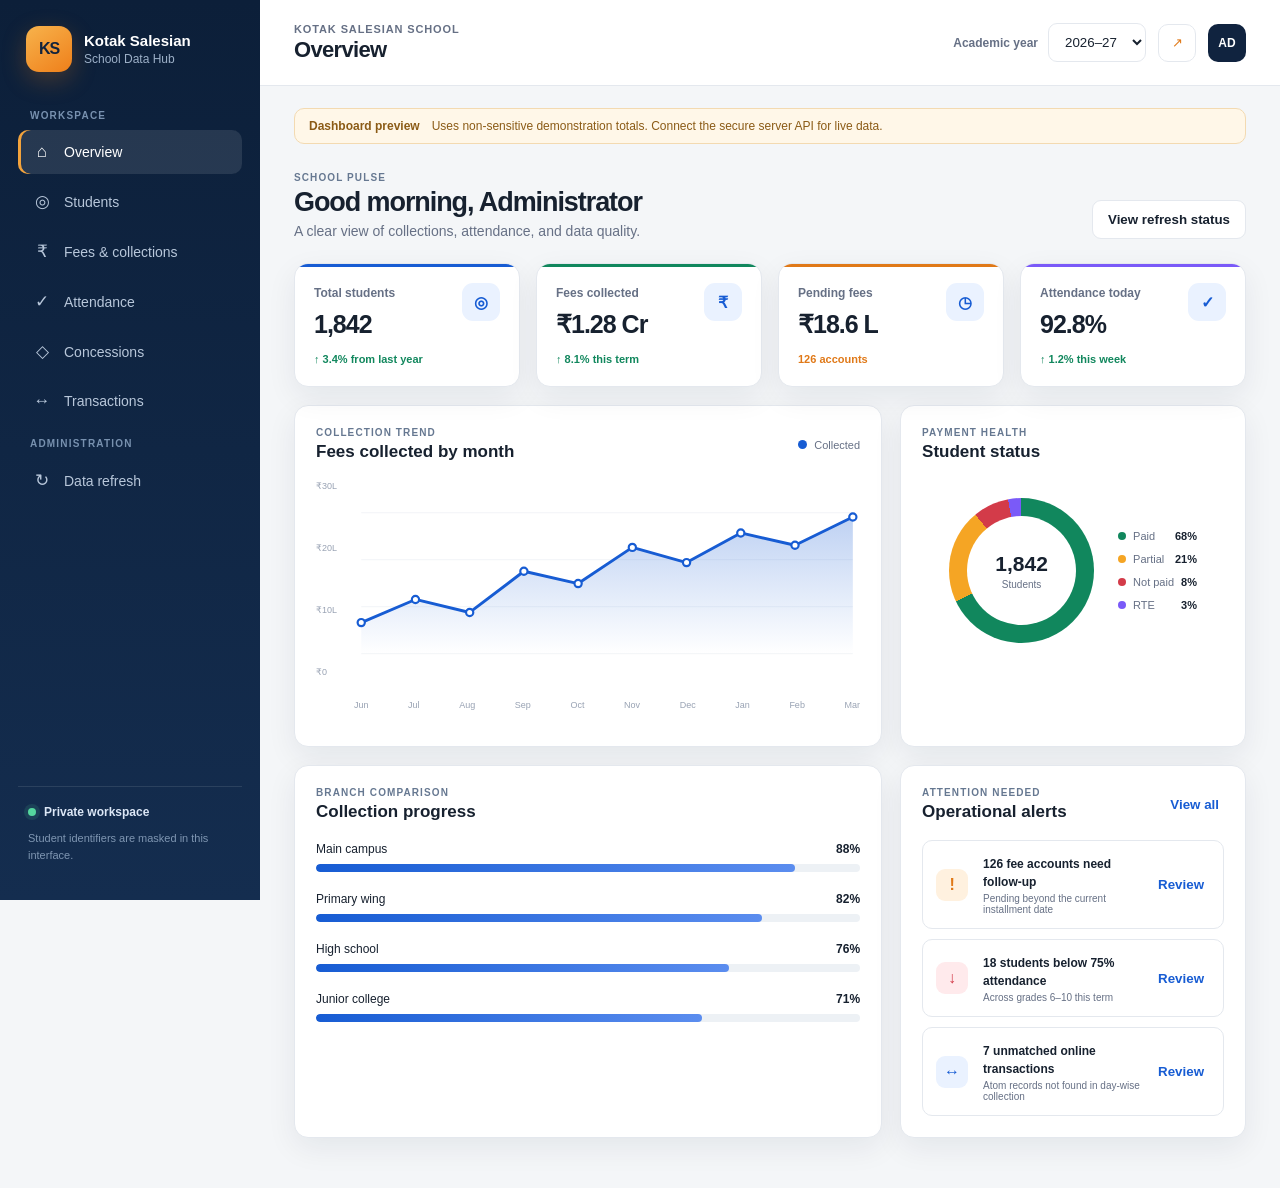
==== public/index.html @ ad6c5602 "Add private dashboard and secure API This commit introduces a private school data dashboard plus a s" ====
<!doctype html>
<html lang="en">
<head>
  <meta charset="utf-8">
  <meta name="viewport" content="width=device-width, initial-scale=1">
  <meta name="description" content="Kotak Salesian School administration and finance dashboard">
  <title>Kotak School Data Hub</title>
  <link rel="stylesheet" href="styles.css">
</head>
<body>
  <div class="app-shell">
    <aside class="sidebar" id="sidebar">
      <div class="brand">
        <div class="brand-mark" aria-hidden="true">KS</div>
        <div><strong>Kotak Salesian</strong><span>School Data Hub</span></div>
      </div>

      <nav class="nav" aria-label="Primary navigation">
        <p class="nav-label">Workspace</p>
        <button class="nav-item active" data-view="overview"><span>⌂</span>Overview</button>
        <button class="nav-item" data-view="students"><span>◎</span>Students</button>
        <button class="nav-item" data-view="fees"><span>₹</span>Fees & collections</button>
        <button class="nav-item" data-view="attendance"><span>✓</span>Attendance</button>
        <button class="nav-item" data-view="concessions"><span>◇</span>Concessions</button>
        <button class="nav-item" data-view="transactions"><span>↔</span>Transactions</button>
        <p class="nav-label">Administration</p>
        <button class="nav-item" data-view="refresh"><span>↻</span>Data refresh</button>
      </nav>

      <div class="sidebar-footer">
        <div class="privacy-badge"><span></span>Private workspace</div>
        <p>Student identifiers are masked in this interface.</p>
      </div>
    </aside>

    <main class="main">
      <header class="topbar">
        <button class="menu-button" id="menuButton" aria-label="Open navigation">☰</button>
        <div class="topbar-title">
          <p>Kotak Salesian School</p>
          <h1 id="pageTitle">Overview</h1>
        </div>
        <div class="topbar-actions">
          <label class="year-select">Academic year
            <select id="yearSelect">
              <option value="2026-27">2026–27</option>
              <option value="2025-26">2025–26</option>
              <option value="2024-25">2024–25</option>
            </select>
          </label>
          <button class="icon-button" id="connectionButton" aria-label="Connect data API" title="Connect data API">↗</button>
          <div class="avatar" title="Administrator">AD</div>
        </div>
      </header>

      <div class="demo-banner" id="dataBanner"><strong id="dataMode">Dashboard preview</strong><span id="dataMessage">Uses non-sensitive demonstration totals. Connect the secure server API for live data.</span></div>

      <section class="view active" id="overview" data-title="Overview">
        <div class="section-heading">
          <div><p class="eyebrow">School pulse</p><h2>Good morning, Administrator</h2><p>A clear view of collections, attendance, and data quality.</p></div>
          <button class="secondary-button" data-view-target="refresh">View refresh status</button>
        </div>

        <div class="metric-grid">
          <article class="metric-card accent-blue"><div class="metric-icon">◎</div><p>Total students</p><h3 data-metric="students">1,842</h3><span class="trend up">↑ 3.4% from last year</span></article>
          <article class="metric-card accent-green"><div class="metric-icon">₹</div><p>Fees collected</p><h3 data-metric="collected">₹1.28 Cr</h3><span class="trend up">↑ 8.1% this term</span></article>
          <article class="metric-card accent-orange"><div class="metric-icon">◷</div><p>Pending fees</p><h3 data-metric="pending">₹18.6 L</h3><span class="trend warn">126 accounts</span></article>
          <article class="metric-card accent-violet"><div class="metric-icon">✓</div><p>Attendance today</p><h3 data-metric="attendance">92.8%</h3><span class="trend up">↑ 1.2% this week</span></article>
        </div>

        <div class="dashboard-grid">
          <article class="panel wide">
            <div class="panel-header"><div><p class="eyebrow">Collection trend</p><h3>Fees collected by month</h3></div><div class="legend"><i></i>Collected</div></div>
            <div class="chart-wrap">
              <div class="y-axis"><span>₹30L</span><span>₹20L</span><span>₹10L</span><span>₹0</span></div>
              <svg class="line-chart" viewBox="0 0 700 250" role="img" aria-label="Fee collections from June to March">
                <defs><linearGradient id="area" x1="0" y1="0" x2="0" y2="1"><stop offset="0" stop-color="#175cd3" stop-opacity=".28"/><stop offset="1" stop-color="#175cd3" stop-opacity="0"/></linearGradient></defs>
                <g class="grid-lines"><line x1="10" y1="25" x2="690" y2="25"/><line x1="10" y1="90" x2="690" y2="90"/><line x1="10" y1="155" x2="690" y2="155"/><line x1="10" y1="220" x2="690" y2="220"/></g>
                <path class="area" d="M10 177 L85 145 L160 163 L235 106 L310 123 L385 73 L460 94 L535 53 L610 70 L690 31 L690 220 L10 220 Z"/>
                <polyline class="line" points="10,177 85,145 160,163 235,106 310,123 385,73 460,94 535,53 610,70 690,31"/>
                <g class="dots"><circle cx="10" cy="177" r="5"/><circle cx="85" cy="145" r="5"/><circle cx="160" cy="163" r="5"/><circle cx="235" cy="106" r="5"/><circle cx="310" cy="123" r="5"/><circle cx="385" cy="73" r="5"/><circle cx="460" cy="94" r="5"/><circle cx="535" cy="53" r="5"/><circle cx="610" cy="70" r="5"/><circle cx="690" cy="31" r="5"/></g>
              </svg>
              <div class="x-axis"><span>Jun</span><span>Jul</span><span>Aug</span><span>Sep</span><span>Oct</span><span>Nov</span><span>Dec</span><span>Jan</span><span>Feb</span><span>Mar</span></div>
            </div>
          </article>

          <article class="panel">
            <div class="panel-header"><div><p class="eyebrow">Payment health</p><h3>Student status</h3></div></div>
            <div class="donut-layout">
              <div class="donut payment-donut"><div><strong>1,842</strong><span>Students</span></div></div>
              <div class="donut-legend"><p><i class="paid"></i>Paid <strong>68%</strong></p><p><i class="partial"></i>Partial <strong>21%</strong></p><p><i class="unpaid"></i>Not paid <strong>8%</strong></p><p><i class="rte"></i>RTE <strong>3%</strong></p></div>
            </div>
          </article>

          <article class="panel">
            <div class="panel-header"><div><p class="eyebrow">Branch comparison</p><h3>Collection progress</h3></div></div>
            <div class="progress-list">
              <div><p><span>Main campus</span><strong>88%</strong></p><div><i style="width:88%"></i></div></div>
              <div><p><span>Primary wing</span><strong>82%</strong></p><div><i style="width:82%"></i></div></div>
              <div><p><span>High school</span><strong>76%</strong></p><div><i style="width:76%"></i></div></div>
              <div><p><span>Junior college</span><strong>71%</strong></p><div><i style="width:71%"></i></div></div>
            </div>
          </article>

          <article class="panel wide">
            <div class="panel-header"><div><p class="eyebrow">Attention needed</p><h3>Operational alerts</h3></div><button class="text-button">View all</button></div>
            <div class="alert-list">
              <div class="alert-item orange"><span>!</span><div><strong>126 fee accounts need follow-up</strong><p>Pending beyond the current installment date</p></div><button data-view-target="fees">Review</button></div>
              <div class="alert-item red"><span>↓</span><div><strong>18 students below 75% attendance</strong><p>Across grades 6–10 this term</p></div><button data-view-target="attendance">Review</button></div>
              <div class="alert-item blue"><span>↔</span><div><strong>7 unmatched online transactions</strong><p>Atom records not found in day-wise collection</p></div><button data-view-target="transactions">Review</button></div>
            </div>
          </article>
        </div>
      </section>

      <section class="view" id="students" data-title="Students">
        <div class="section-heading compact"><div><p class="eyebrow">Student registry</p><h2>Students</h2><p>Search academic records without exposing sensitive identity fields.</p></div><button class="primary-button">Export filtered list</button></div>
        <div class="metric-grid small"><article class="mini-stat"><span>Active</span><strong>1,736</strong></article><article class="mini-stat"><span>New admissions</span><strong>164</strong></article><article class="mini-stat"><span>TC applied</span><strong>28</strong></article><article class="mini-stat"><span>Alumni</span><strong>312</strong></article></div>
        <article class="panel table-panel"><div class="table-toolbar"><input class="search" id="studentSearch" placeholder="Search admission number or grade"><select><option>All grades</option><option>Grade 10</option><option>Grade 9</option><option>Grade 8</option></select><select><option>All statuses</option><option>Continuing</option><option>New</option><option>TC applied</option></select></div><div class="table-scroll"><table><thead><tr><th>Admission no.</th><th>Student</th><th>Grade</th><th>Branch</th><th>Status</th><th>Attendance</th></tr></thead><tbody id="studentRows"></tbody></table></div></article>
      </section>

      <section class="view" id="fees" data-title="Fees & collections">
        <div class="section-heading compact"><div><p class="eyebrow">Financial operations</p><h2>Fees & collections</h2><p>Monitor collection health, dues, and payment modes.</p></div><button class="primary-button">Download report</button></div>
        <div class="metric-grid small"><article class="mini-stat"><span>Expected</span><strong id="expectedStat">₹1.47 Cr</strong></article><article class="mini-stat"><span>Collected</span><strong id="collectedStat">₹1.28 Cr</strong></article><article class="mini-stat"><span>Concessions</span><strong id="feeConcessionStat">₹7.4 L</strong></article><article class="mini-stat"><span>Collection rate</span><strong id="collectionRateStat">87.3%</strong></article></div>
        <div class="dashboard-grid"><article class="panel wide"><div class="panel-header"><div><p class="eyebrow">Collection register</p><h3>Recent payments</h3></div><div class="status-pill success">Reconciled</div></div><div class="table-scroll"><table><thead><tr><th>Receipt</th><th>Admission</th><th>Date</th><th>Mode</th><th>Account</th><th>Amount</th></tr></thead><tbody id="feeRows"><tr><td>RC-260418</td><td>ADM•••1042</td><td>10 Oct 2026</td><td>Online</td><td>School fee</td><td>₹18,500</td></tr><tr><td>RC-260417</td><td>ADM•••0831</td><td>10 Oct 2026</td><td>Cash</td><td>Transport</td><td>₹7,200</td></tr><tr><td>RC-260416</td><td>ADM•••1527</td><td>9 Oct 2026</td><td>UPI</td><td>School fee</td><td>₹12,400</td></tr><tr><td>RC-260415</td><td>ADM•••0419</td><td>9 Oct 2026</td><td>Card</td><td>School fee</td><td>₹21,000</td></tr></tbody></table></div></article><article class="panel"><div class="panel-header"><div><p class="eyebrow">Payment modes</p><h3>Collection mix</h3></div></div><div class="horizontal-bars"><div><p><span>Online / UPI</span><strong>52%</strong></p><i style="--bar:52%"></i></div><div><p><span>Cash</span><strong>27%</strong></p><i style="--bar:27%"></i></div><div><p><span>Card</span><strong>14%</strong></p><i style="--bar:14%"></i></div><div><p><span>Bank transfer</span><strong>7%</strong></p><i style="--bar:7%"></i></div></div></article></div>
      </section>

      <section class="view" id="attendance" data-title="Attendance">
        <div class="section-heading compact"><div><p class="eyebrow">Daily presence</p><h2>Attendance</h2><p>Identify trends and students who may need support.</p></div><button class="primary-button">Attendance report</button></div>
        <div class="dashboard-grid"><article class="panel"><div class="panel-header"><div><p class="eyebrow" id="attendanceDateLabel">Latest recorded day</p><h3>Overall attendance</h3></div></div><div class="donut-layout centered"><div class="donut attendance-donut"><div><strong id="attendanceToday">92.8%</strong><span>Present</span></div></div></div></article><article class="panel wide"><div class="panel-header"><div><p class="eyebrow">By grade</p><h3>Latest attendance</h3></div></div><div class="grade-bars" id="gradeBars"></div></article><article class="panel full"><div class="panel-header"><div><p class="eyebrow">Intervention list</p><h3>Attendance below 75%</h3></div><span class="status-pill warning" id="lowAttendanceCount">18 students</span></div><div class="table-scroll"><table><thead><tr><th>Admission</th><th>Grade</th><th>Present</th><th>Absent</th><th>Attendance</th><th>Action</th></tr></thead><tbody id="attendanceRows"><tr><td>ADM•••0914</td><td>Grade 9 · A</td><td>86</td><td>31</td><td><span class="status-pill danger">73.5%</span></td><td><button class="text-button">Review</button></td></tr><tr><td>ADM•••1218</td><td>Grade 7 · B</td><td>83</td><td>34</td><td><span class="status-pill danger">70.9%</span></td><td><button class="text-button">Review</button></td></tr></tbody></table></div></article></div>
      </section>

      <section class="view" id="concessions" data-title="Concessions">
        <div class="section-heading compact"><div><p class="eyebrow">Financial assistance</p><h2>Concessions</h2><p>Track approved assistance with a clear audit trail.</p></div><button class="primary-button">Export register</button></div>
        <div class="metric-grid small"><article class="mini-stat"><span>Total granted</span><strong id="concessionTotalStat">₹7.4 L</strong></article><article class="mini-stat"><span>Beneficiaries</span><strong id="beneficiaryStat">96</strong></article><article class="mini-stat"><span>Average</span><strong id="concessionAverageStat">₹7,708</strong></article><article class="mini-stat"><span>Of expected fees</span><strong>5.0%</strong></article></div>
        <article class="panel table-panel"><div class="panel-header"><div><p class="eyebrow">Register</p><h3>Recent concessions</h3></div><span class="status-pill success">Approved records</span></div><div class="table-scroll"><table><thead><tr><th>Date</th><th>Student</th><th>Amount</th><th>Academic year</th></tr></thead><tbody id="concessionRows"><tr><td>8 Oct 2026</td><td>ADM•••0732</td><td>₹8,500</td><td>2026–27</td></tr><tr><td>6 Oct 2026</td><td>ADM•••1147</td><td>₹12,000</td><td>2026–27</td></tr><tr><td>2 Oct 2026</td><td>ADM•••0319</td><td>₹10,000</td><td>2026–27</td></tr></tbody></table></div></article>
      </section>

      <section class="view" id="transactions" data-title="Transactions">
        <div class="section-heading compact"><div><p class="eyebrow">Payment reconciliation</p><h2>Transactions</h2><p>Match Atom settlements against day-wise school collections.</p></div><button class="primary-button">Export exceptions</button></div>
        <div class="metric-grid small"><article class="mini-stat"><span>Atom transactions</span><strong>4,218</strong></article><article class="mini-stat"><span>Matched</span><strong>4,211</strong></article><article class="mini-stat"><span>Unmatched</span><strong class="orange-text" id="unmatchedStat">7</strong></article><article class="mini-stat"><span>Unmatched amount</span><strong id="unmatchedAmountStat">₹27,700</strong></article></div>
        <article class="panel table-panel"><div class="panel-header"><div><p class="eyebrow">Exceptions</p><h3>Unmatched Atom payments</h3></div><span class="status-pill warning">Needs review</span></div><div class="table-scroll"><table><thead><tr><th>Transaction</th><th>Admission</th><th>Transaction date</th><th>Settlement date</th><th>Amount</th><th>Status</th></tr></thead><tbody id="transactionRows"><tr><td>AT•••88214</td><td>ADM•••0284</td><td>9 Oct 2026</td><td>10 Oct 2026</td><td>₹18,500</td><td><span class="status-pill warning">Unmatched</span></td></tr><tr><td>AT•••88197</td><td>ADM•••1431</td><td>9 Oct 2026</td><td>10 Oct 2026</td><td>₹9,200</td><td><span class="status-pill warning">Unmatched</span></td></tr></tbody></table></div></article>
      </section>

      <section class="view" id="refresh" data-title="Data refresh">
        <div class="section-heading compact"><div><p class="eyebrow">Administrator tools</p><h2>Data refresh</h2><p>Review pipeline status before requesting a controlled server refresh.</p></div><span class="status-pill success"><i></i>All systems healthy</span></div>
        <div class="safety-callout"><span>i</span><div><strong>Protected operation</strong><p>The production implementation must run the Python pipeline on a private server. This preview never receives database passwords or student source files.</p></div></div>
        <div class="pipeline-grid" id="pipelineGrid"></div>
        <article class="panel audit-panel"><div class="panel-header"><div><p class="eyebrow">Audit trail</p><h3>Recent refresh activity</h3></div></div><div class="timeline"><div><i></i><p><strong>Day-wise collections refreshed</strong><span>10 Oct 2026, 6:42 PM · 4,218 records · Administrator</span></p></div><div><i></i><p><strong>Student registry refreshed</strong><span>10 Oct 2026, 6:31 PM · 1,842 records · Administrator</span></p></div><div><i></i><p><strong>Database backup verified</strong><span>10 Oct 2026, 6:28 PM · 312 KB · Automated</span></p></div></div></article>
      </section>
    </main>
  </div>

  <div class="modal-backdrop" id="modal" aria-hidden="true">
    <div class="modal" role="dialog" aria-modal="true" aria-labelledby="modalTitle">
      <button class="modal-close" id="modalClose" aria-label="Close">×</button>
      <div class="modal-icon">↻</div><p class="eyebrow">Server connection required</p><h2 id="modalTitle">Refresh request prepared</h2>
      <p>The web interface is ready. Connect the private pipeline API before enabling production refreshes.</p>
      <div class="modal-note"><strong>Safety checks included</strong><span>Verified backup · Atomic database writes · Audit logging · Admin-only access</span></div>
      <button class="primary-button full-button" id="modalDone">Understood</button>
    </div>
  </div>
  <div class="modal-backdrop" id="connectionModal" aria-hidden="true">
    <div class="modal" role="dialog" aria-modal="true" aria-labelledby="connectionTitle">
      <button class="modal-close" id="connectionClose" aria-label="Close">×</button>
      <div class="modal-icon">↗</div><p class="eyebrow">Secure server connection</p><h2 id="connectionTitle">Connect live school data</h2>
      <p>The API key is kept only for this browser session and is never included in the published website.</p>
      <label class="field-label">API address<input id="apiUrl" type="url" placeholder="https://api.example.com"></label>
      <label class="field-label">API key<input id="apiKey" type="password" placeholder="Viewer or administrator key" autocomplete="off"></label>
      <p class="form-status" id="connectionStatus"></p>
      <div class="button-row"><button class="secondary-button" id="disconnectButton">Use preview data</button><button class="primary-button" id="connectButton">Connect securely</button></div>
    </div>
  </div>
  <script src="app.js"></script>
</body>
</html>
---- public/styles.css ----
:root{--navy:#10233f;--navy-2:#18375e;--blue:#175cd3;--blue-soft:#eaf2ff;--ink:#17212f;--muted:#667085;--line:#e4e8ee;--bg:#f4f6f8;--white:#fff;--green:#11875d;--orange:#e07918;--red:#d33b49;--violet:#7a5af8;--shadow:0 10px 30px rgba(18,35,60,.07)}
*{box-sizing:border-box}html{scroll-behavior:smooth}body{margin:0;background:var(--bg);color:var(--ink);font-family:Inter,ui-sans-serif,-apple-system,BlinkMacSystemFont,"Segoe UI",sans-serif}.app-shell{min-height:100vh}.sidebar{position:fixed;inset:0 auto 0 0;width:260px;background:linear-gradient(180deg,#0c1f39,#142d4f);color:#dce7f6;padding:26px 18px;display:flex;flex-direction:column;z-index:20}.brand{display:flex;gap:12px;align-items:center;padding:0 8px 28px}.brand-mark{height:46px;width:46px;border-radius:13px;display:grid;place-items:center;background:linear-gradient(145deg,#f7b34c,#ef7f1a);color:#11233d;font-weight:900;letter-spacing:-1px;box-shadow:0 8px 25px rgba(238,126,25,.25)}.brand strong,.brand span{display:block}.brand strong{font-size:15px;color:white}.brand span{font-size:12px;color:#9db0c8;margin-top:3px}.nav{display:flex;flex-direction:column;gap:5px}.nav-label{padding:10px 12px 4px;margin:0;color:#7891af;text-transform:uppercase;letter-spacing:.12em;font-size:10px;font-weight:800}.nav-item{border:0;background:transparent;color:#b8c7da;border-radius:10px;padding:12px 14px;text-align:left;font-size:14px;display:flex;align-items:center;gap:12px;cursor:pointer;transition:.2s}.nav-item span{width:20px;text-align:center;font-size:17px}.nav-item:hover,.nav-item.active{background:rgba(255,255,255,.1);color:#fff}.nav-item.active{box-shadow:inset 3px 0 #f3a33c}.sidebar-footer{margin-top:auto;border-top:1px solid rgba(255,255,255,.1);padding:18px 10px 0}.privacy-badge{font-size:12px;font-weight:700;display:flex;align-items:center;gap:8px}.privacy-badge span{width:8px;height:8px;background:#55d69e;border-radius:50%;box-shadow:0 0 0 4px rgba(85,214,158,.12)}.sidebar-footer p{color:#7f96b2;font-size:11px;line-height:1.5}.main{margin-left:260px;min-height:100vh}.topbar{height:86px;background:rgba(255,255,255,.94);border-bottom:1px solid var(--line);display:flex;align-items:center;padding:0 34px;position:sticky;top:0;z-index:10;backdrop-filter:blur(12px)}.topbar-title p{margin:0 0 2px;color:var(--muted);font-size:11px;text-transform:uppercase;letter-spacing:.08em;font-weight:700}.topbar-title h1{margin:0;font-size:22px;letter-spacing:-.03em}.topbar-actions{margin-left:auto;display:flex;align-items:center;gap:12px}.year-select{display:flex;align-items:center;gap:10px;color:var(--muted);font-size:12px;font-weight:700}.year-select select,.table-toolbar select,.search{border:1px solid var(--line);background:#fff;border-radius:9px;padding:10px 12px;color:var(--ink);outline:none}.icon-button,.menu-button{border:1px solid var(--line);background:#fff;width:38px;height:38px;border-radius:10px;cursor:pointer;color:var(--orange)}.menu-button{display:none}.avatar{width:38px;height:38px;border-radius:10px;display:grid;place-items:center;background:var(--navy);color:#fff;font-size:12px;font-weight:800}.demo-banner{margin:22px 34px 0;padding:10px 14px;background:#fff7e8;border:1px solid #f3dab1;border-radius:10px;color:#8b5b16;font-size:12px;display:flex;gap:12px}.view{display:none;padding:28px 34px 50px;animation:fade .25s ease}.view.active{display:block}@keyframes fade{from{opacity:0;transform:translateY(4px)}to{opacity:1;transform:none}}.section-heading{display:flex;justify-content:space-between;align-items:flex-end;margin-bottom:24px}.section-heading.compact{align-items:center}.section-heading h2{margin:4px 0 5px;font-size:27px;letter-spacing:-.04em}.section-heading p{margin:0;color:var(--muted);font-size:14px}.eyebrow{text-transform:uppercase!important;letter-spacing:.11em!important;color:#667891!important;font-size:10px!important;font-weight:800!important}.primary-button,.secondary-button,.text-button{border:0;border-radius:9px;padding:11px 15px;font-weight:750;cursor:pointer}.primary-button{background:var(--navy);color:#fff}.secondary-button{background:#fff;border:1px solid var(--line);color:var(--ink)}.text-button{background:transparent;color:var(--blue);padding:5px}.metric-grid{display:grid;grid-template-columns:repeat(4,minmax(0,1fr));gap:16px;margin-bottom:18px}.metric-card,.mini-stat,.panel{background:#fff;border:1px solid var(--line);border-radius:14px;box-shadow:var(--shadow)}.metric-card{padding:19px;position:relative;overflow:hidden}.metric-card:after{content:"";position:absolute;top:0;left:0;right:0;height:3px;background:var(--blue)}.accent-green:after{background:var(--green)}.accent-orange:after{background:var(--orange)}.accent-violet:after{background:var(--violet)}.metric-icon{float:right;width:38px;height:38px;border-radius:11px;background:var(--blue-soft);display:grid;place-items:center;color:var(--blue);font-weight:900}.metric-card p{margin:3px 0 10px;color:var(--muted);font-size:12px;font-weight:700}.metric-card h3{font-size:25px;margin:0 0 10px;letter-spacing:-.04em}.trend{font-size:11px;font-weight:700}.trend.up{color:var(--green)}.trend.warn{color:var(--orange)}.metric-grid.small{margin-top:2px}.mini-stat{padding:18px 20px}.mini-stat span,.mini-stat strong{display:block}.mini-stat span{font-size:12px;color:var(--muted);margin-bottom:8px}.mini-stat strong{font-size:22px}.orange-text{color:var(--orange)}.dashboard-grid{display:grid;grid-template-columns:1.7fr 1fr;gap:18px}.panel{padding:21px;min-width:0}.panel.wide{min-height:310px}.panel.full{grid-column:1/-1}.panel-header{display:flex;align-items:center;justify-content:space-between;gap:12px;margin-bottom:18px}.panel-header h3{margin:4px 0 0;font-size:17px}.panel-header p{margin:0}.legend{font-size:11px;color:var(--muted);display:flex;align-items:center;gap:7px}.legend i{width:9px;height:9px;border-radius:50%;background:var(--blue)}.chart-wrap{display:grid;grid-template-columns:38px 1fr;grid-template-rows:1fr 25px;height:245px}.y-axis{display:flex;flex-direction:column;justify-content:space-between;color:#98a2b3;font-size:9px;padding:1px 0 23px}.line-chart{width:100%;height:210px;overflow:visible}.grid-lines line{stroke:#edf0f4;stroke-width:1}.area{fill:url(#area)}.line{fill:none;stroke:var(--blue);stroke-width:4;stroke-linecap:round;stroke-linejoin:round}.dots circle{fill:#fff;stroke:var(--blue);stroke-width:3}.x-axis{grid-column:2;display:flex;justify-content:space-between;color:#98a2b3;font-size:9px}.donut-layout{display:flex;align-items:center;justify-content:center;gap:24px;padding:18px 0}.donut-layout.centered{padding:28px}.donut{width:145px;height:145px;border-radius:50%;display:grid;place-items:center;position:relative;flex:none}.payment-donut{background:conic-gradient(var(--green) 0 68%,#f5a524 68% 89%,var(--red) 89% 97%,var(--violet) 97%)}.attendance-donut{background:conic-gradient(var(--green) 0 92.8%,#e8edf2 92.8%)}.donut:before{content:"";position:absolute;inset:18px;border-radius:50%;background:#fff}.donut div{position:relative;text-align:center}.donut strong,.donut span{display:block}.donut strong{font-size:21px}.donut span{font-size:10px;color:var(--muted);margin-top:3px}.donut-legend p{font-size:11px;color:var(--muted);display:flex;align-items:center;gap:7px}.donut-legend strong{margin-left:auto;color:var(--ink)}.donut-legend i{width:8px;height:8px;border-radius:50%}.paid{background:var(--green)}.partial{background:#f5a524}.unpaid{background:var(--red)}.rte{background:var(--violet)}.progress-list>div{margin:20px 0}.progress-list p,.horizontal-bars p{display:flex;justify-content:space-between;font-size:12px;margin:0 0 8px}.progress-list>div>div{height:8px;background:#edf1f5;border-radius:20px;overflow:hidden}.progress-list i{display:block;background:linear-gradient(90deg,var(--blue),#5b8def);height:100%;border-radius:20px}.alert-list{display:grid;gap:10px}.alert-item{display:grid;grid-template-columns:35px 1fr auto;align-items:center;gap:12px;padding:13px;border:1px solid var(--line);border-radius:10px}.alert-item>span{width:32px;height:32px;display:grid;place-items:center;border-radius:9px;font-weight:900}.alert-item.orange>span{background:#fff1df;color:var(--orange)}.alert-item.red>span{background:#ffeaec;color:var(--red)}.alert-item.blue>span{background:var(--blue-soft);color:var(--blue)}.alert-item strong{font-size:12px}.alert-item p{margin:3px 0 0;color:var(--muted);font-size:10px}.alert-item button{border:0;background:transparent;color:var(--blue);font-weight:800;cursor:pointer}.table-panel{padding:0;overflow:hidden}.table-toolbar{display:flex;gap:10px;padding:17px;border-bottom:1px solid var(--line)}.search{flex:1;min-width:180px}.table-scroll{overflow:auto}table{border-collapse:collapse;width:100%;font-size:12px}th{text-align:left;color:#667085;text-transform:uppercase;letter-spacing:.06em;font-size:9px;background:#f8fafc}th,td{padding:14px 16px;border-bottom:1px solid #edf0f3;white-space:nowrap}tbody tr:hover{background:#fafcff}.status-pill{display:inline-flex;align-items:center;gap:6px;padding:6px 9px;border-radius:20px;font-size:10px;font-weight:800;background:#eef2f6;color:#566273}.status-pill.success{background:#e9f8f1;color:var(--green)}.status-pill.warning{background:#fff3df;color:#a45c10}.status-pill.danger{background:#ffebed;color:var(--red)}.status-pill i{width:7px;height:7px;border-radius:50%;background:currentColor}.horizontal-bars>div{margin:22px 0}.horizontal-bars>div>i{display:block;width:100%;height:9px;background:linear-gradient(90deg,var(--blue) var(--bar),#edf1f5 var(--bar));border-radius:20px}.grade-bars{display:grid;gap:14px}.grade-row{display:grid;grid-template-columns:70px 1fr 45px;align-items:center;gap:12px;font-size:11px}.grade-row>div{height:10px;background:#edf1f5;border-radius:20px;overflow:hidden}.grade-row i{display:block;height:100%;background:var(--green);border-radius:20px}.safety-callout{display:flex;gap:13px;padding:16px 18px;border:1px solid #b7d3ff;background:#eef5ff;border-radius:12px;margin-bottom:18px}.safety-callout>span{width:28px;height:28px;display:grid;place-items:center;border-radius:50%;background:var(--blue);color:#fff;font-weight:900;flex:none}.safety-callout strong{font-size:13px}.safety-callout p{margin:4px 0 0;color:#496484;font-size:11px}.pipeline-grid{display:grid;grid-template-columns:repeat(3,minmax(0,1fr));gap:14px;margin-bottom:18px}.pipeline-card{background:#fff;border:1px solid var(--line);border-radius:13px;padding:17px}.pipeline-card header{display:flex;justify-content:space-between;gap:10px}.pipeline-card h3{font-size:14px;margin:0}.pipeline-card p{font-size:10px;color:var(--muted);line-height:1.5}.pipeline-card footer{border-top:1px solid var(--line);padding-top:12px;display:flex;align-items:center;justify-content:space-between}.pipeline-card footer span{font-size:9px;color:var(--muted)}.pipeline-card button{border:0;background:var(--blue-soft);color:var(--blue);font-weight:800;padding:7px 10px;border-radius:7px;cursor:pointer}.audit-panel{margin-top:18px}.timeline{display:grid;gap:18px}.timeline>div{display:flex;gap:13px}.timeline i{width:9px;height:9px;border-radius:50%;margin-top:4px;background:var(--green);box-shadow:0 0 0 5px #e7f7f0}.timeline p{margin:0}.timeline strong,.timeline span{display:block}.timeline strong{font-size:12px}.timeline span{font-size:10px;color:var(--muted);margin-top:4px}.modal-backdrop{position:fixed;inset:0;background:rgba(7,20,36,.62);z-index:50;display:none;place-items:center;padding:20px;backdrop-filter:blur(4px)}.modal-backdrop.open{display:grid}.modal{background:#fff;border-radius:18px;padding:30px;max-width:430px;width:100%;position:relative;box-shadow:0 30px 80px rgba(0,0,0,.25)}.modal-close{position:absolute;right:16px;top:13px;border:0;background:transparent;font-size:25px;cursor:pointer}.modal-icon{width:46px;height:46px;border-radius:13px;background:var(--blue-soft);color:var(--blue);display:grid;place-items:center;font-size:22px}.modal h2{margin:7px 0 9px}.modal>p{color:var(--muted);font-size:13px;line-height:1.6}.modal-note{padding:13px;background:#f7f9fb;border-radius:10px;margin:17px 0}.modal-note strong,.modal-note span{display:block;font-size:11px}.modal-note span{color:var(--muted);margin-top:5px}.full-button{width:100%}
@media(max-width:1100px){.metric-grid{grid-template-columns:repeat(2,1fr)}.pipeline-grid{grid-template-columns:repeat(2,1fr)}.dashboard-grid{grid-template-columns:1fr}.panel.full{grid-column:auto}}
@media(max-width:760px){.sidebar{transform:translateX(-100%);transition:.25s;width:250px}.sidebar.open{transform:none}.main{margin-left:0}.menu-button{display:block}.topbar{padding:0 18px;height:74px}.topbar-title p{display:none}.topbar-actions{gap:7px}.year-select{font-size:0}.year-select select{font-size:11px;width:98px}.icon-button{display:none}.demo-banner{margin:14px 16px 0;flex-direction:column;gap:3px}.view{padding:22px 16px 40px}.section-heading{align-items:flex-start;gap:15px}.section-heading h2{font-size:23px}.section-heading .secondary-button,.section-heading .primary-button{display:none}.metric-grid,.metric-grid.small,.pipeline-grid{grid-template-columns:1fr 1fr}.dashboard-grid{display:block}.panel{margin-bottom:14px}.panel.wide{min-height:0}.donut-layout{flex-direction:column}.table-toolbar{flex-wrap:wrap}.table-toolbar .search{flex-basis:100%}.alert-item{grid-template-columns:35px 1fr}.alert-item button{display:none}}
@media(max-width:430px){.metric-grid,.metric-grid.small,.pipeline-grid{grid-template-columns:1fr}.topbar-title h1{font-size:18px}.avatar{display:none}}
.demo-banner.live{background:#eaf8f2;border-color:#b8e5d2;color:#176847}.field-label{display:block;color:var(--muted);font-size:11px;font-weight:700;margin-top:14px}.field-label input{display:block;width:100%;margin-top:6px;border:1px solid var(--line);border-radius:9px;padding:12px;color:var(--ink);font:inherit}.field-label input:focus{outline:2px solid #bdd3f8;border-color:var(--blue)}.form-status{min-height:18px!important;margin:10px 0!important;font-size:11px!important}.form-status.error{color:var(--red)!important}.form-status.success{color:var(--green)!important}.button-row{display:flex;justify-content:flex-end;gap:9px;margin-top:8px}
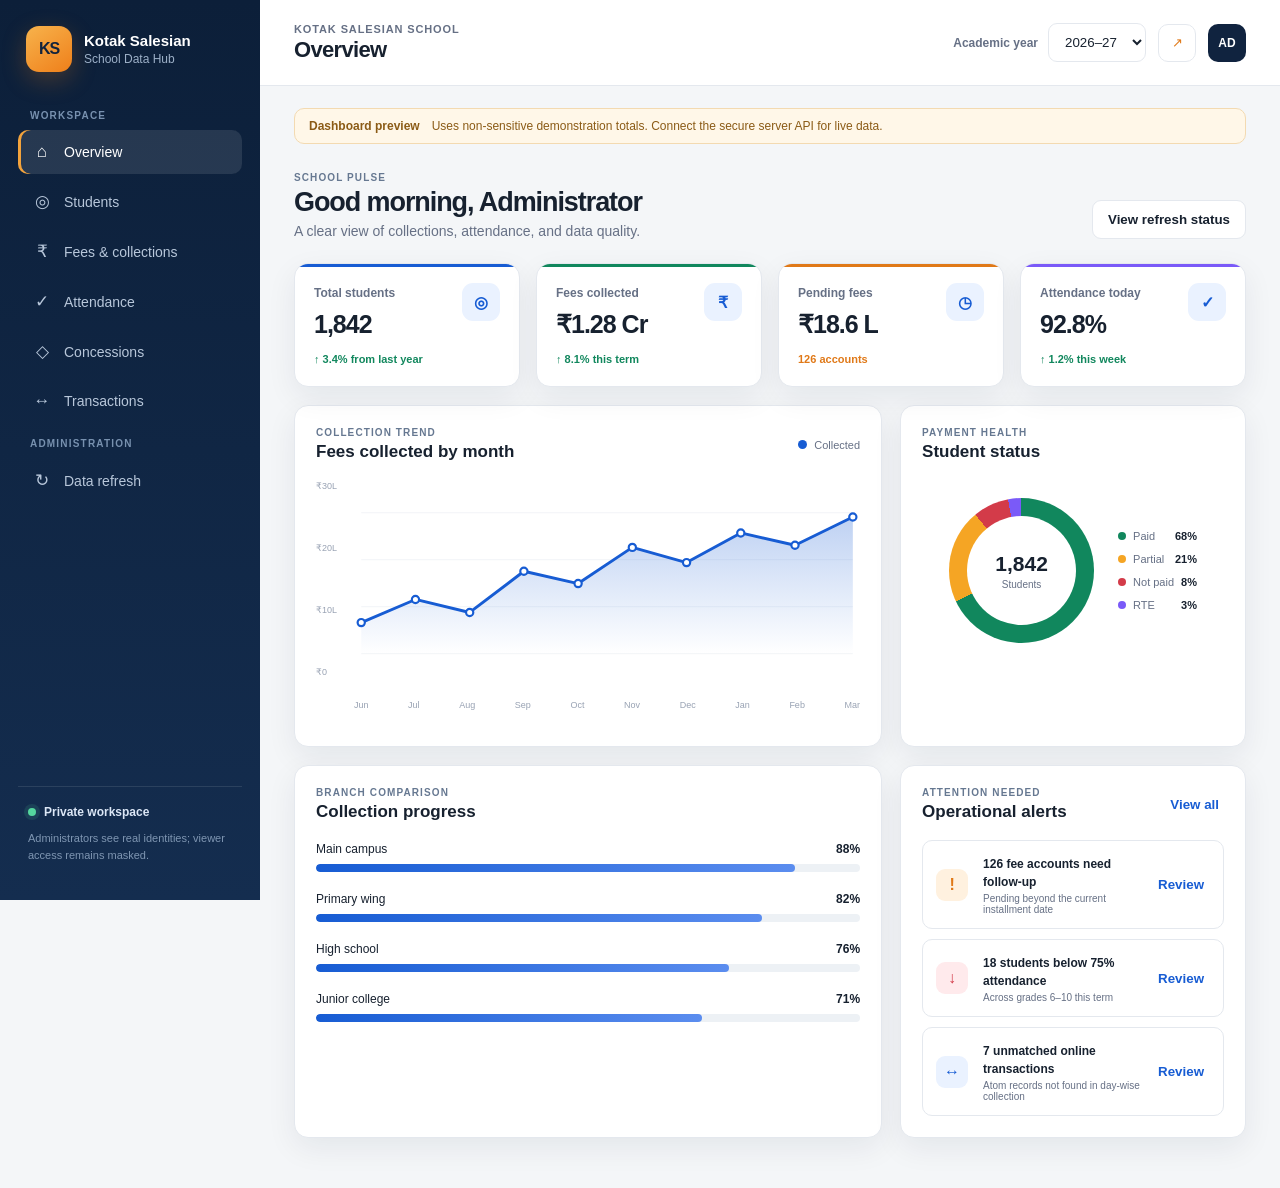
==== commit ebcc6d25: "Show real student identities to administrators" ====
--- a/public/index.html
+++ b/public/index.html
@@ -29,7 +29,7 @@
 
       <div class="sidebar-footer">
         <div class="privacy-badge"><span></span>Private workspace</div>
-        <p>Student identifiers are masked in this interface.</p>
+        <p>Administrators see real identities; viewer access remains masked.</p>
       </div>
     </aside>
 
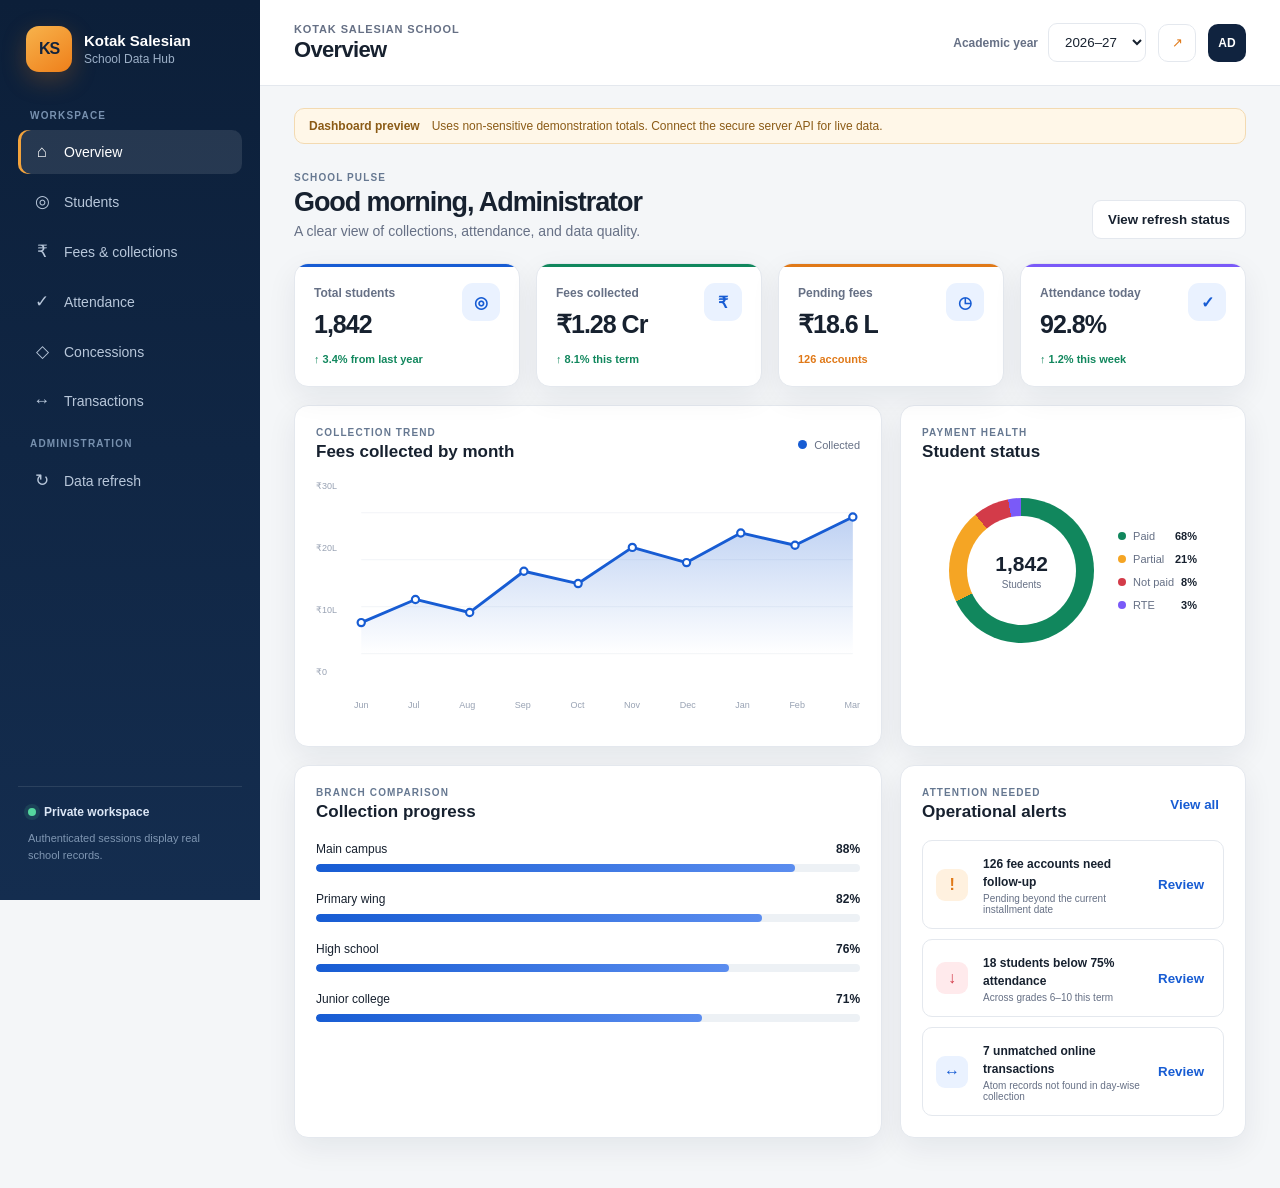
==== commit 14a83b20: "Unmask authenticated production reports" ====
--- a/public/index.html
+++ b/public/index.html
@@ -29,7 +29,7 @@
 
       <div class="sidebar-footer">
         <div class="privacy-badge"><span></span>Private workspace</div>
-        <p>Administrators see real identities; viewer access remains masked.</p>
+        <p>Authenticated sessions display real school records.</p>
       </div>
     </aside>
 
@@ -114,7 +114,7 @@
       </section>
 
       <section class="view" id="students" data-title="Students">
-        <div class="section-heading compact"><div><p class="eyebrow">Student registry</p><h2>Students</h2><p>Search academic records without exposing sensitive identity fields.</p></div><button class="primary-button">Export filtered list</button></div>
+        <div class="section-heading compact"><div><p class="eyebrow">Student registry</p><h2>Students</h2><p>Search authenticated school records with real student identities.</p></div><button class="primary-button">Export filtered list</button></div>
         <div class="metric-grid small"><article class="mini-stat"><span>Active</span><strong>1,736</strong></article><article class="mini-stat"><span>New admissions</span><strong>164</strong></article><article class="mini-stat"><span>TC applied</span><strong>28</strong></article><article class="mini-stat"><span>Alumni</span><strong>312</strong></article></div>
         <article class="panel table-panel"><div class="table-toolbar"><input class="search" id="studentSearch" placeholder="Search admission number or grade"><select><option>All grades</option><option>Grade 10</option><option>Grade 9</option><option>Grade 8</option></select><select><option>All statuses</option><option>Continuing</option><option>New</option><option>TC applied</option></select></div><div class="table-scroll"><table><thead><tr><th>Admission no.</th><th>Student</th><th>Grade</th><th>Branch</th><th>Status</th><th>Attendance</th></tr></thead><tbody id="studentRows"></tbody></table></div></article>
       </section>
